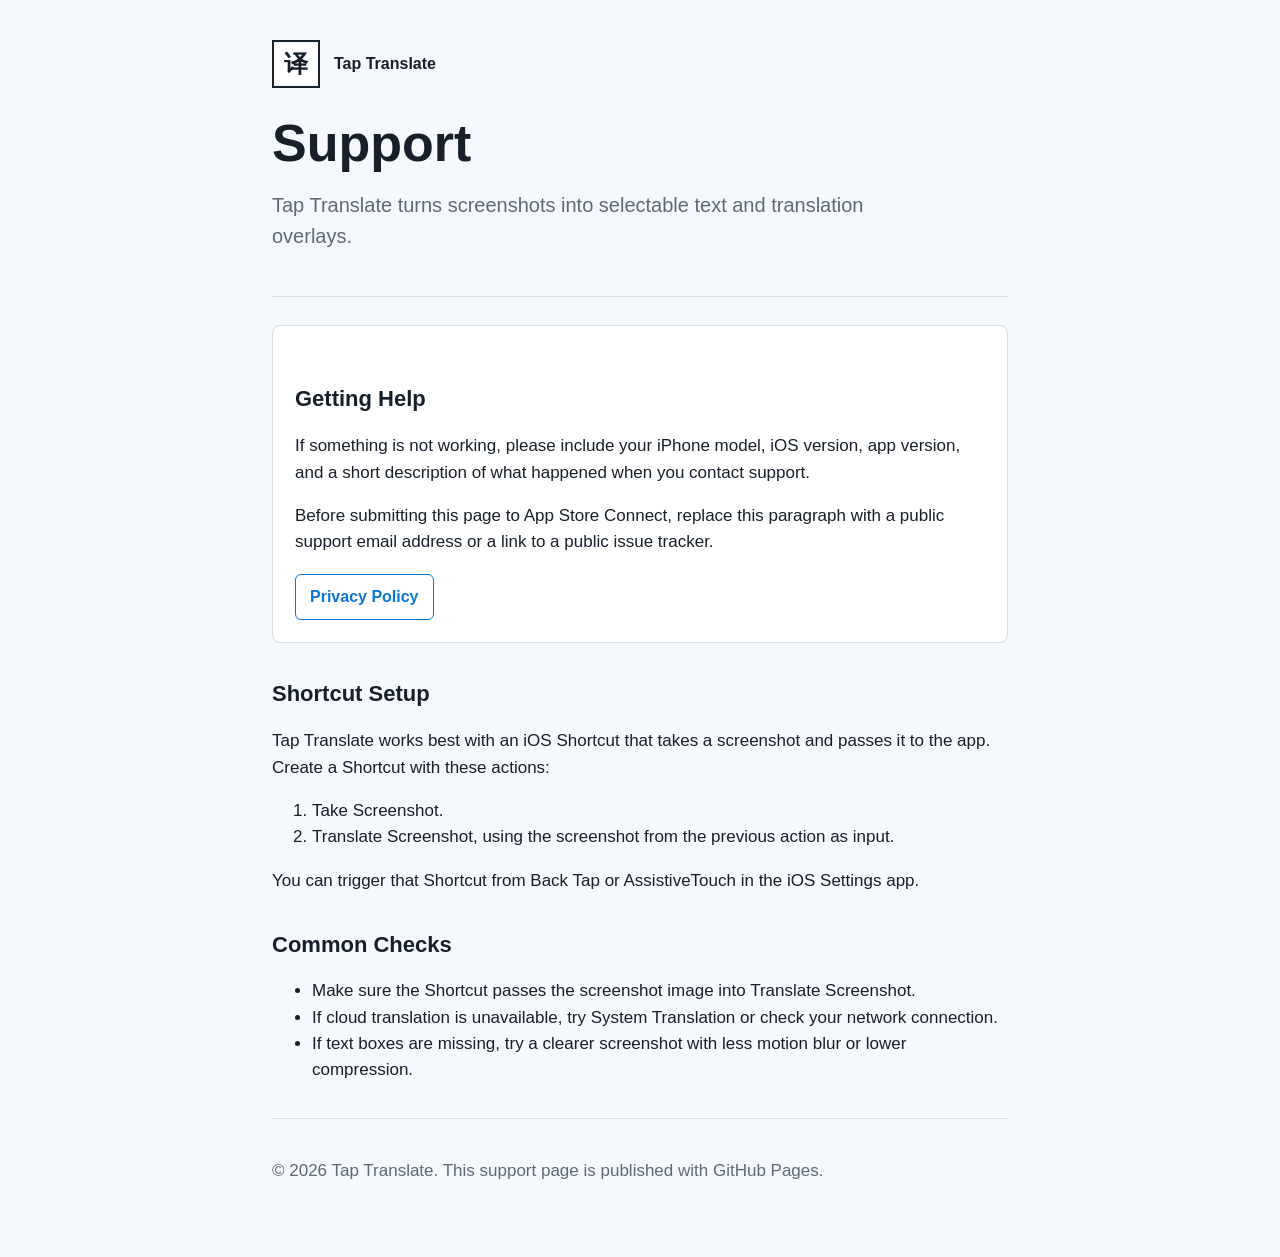
==== docs/index.html @ a47a2f08 "Add Tap Translate support site" ====
<!doctype html>
<html lang="en">
  <head>
    <meta charset="utf-8">
    <meta name="viewport" content="width=device-width, initial-scale=1">
    <title>Tap Translate Support</title>
    <meta name="description" content="Support information for Tap Translate.">
    <link rel="stylesheet" href="styles.css">
  </head>
  <body>
    <main class="shell">
      <header>
        <div class="brand">
          <div class="mark" aria-hidden="true">译</div>
          <strong>Tap Translate</strong>
        </div>
        <h1>Support</h1>
        <p class="lede">Tap Translate turns screenshots into selectable text and translation overlays.</p>
      </header>

      <section class="panel">
        <h2>Getting Help</h2>
        <p>If something is not working, please include your iPhone model, iOS version, app version, and a short description of what happened when you contact support.</p>
        <p>Before submitting this page to App Store Connect, replace this paragraph with a public support email address or a link to a public issue tracker.</p>
        <div class="button-row">
          <a class="button" href="privacy.html">Privacy Policy</a>
        </div>
      </section>

      <section>
        <h2>Shortcut Setup</h2>
        <p>Tap Translate works best with an iOS Shortcut that takes a screenshot and passes it to the app. Create a Shortcut with these actions:</p>
        <ol>
          <li>Take Screenshot.</li>
          <li>Translate Screenshot, using the screenshot from the previous action as input.</li>
        </ol>
        <p>You can trigger that Shortcut from Back Tap or AssistiveTouch in the iOS Settings app.</p>
      </section>

      <section>
        <h2>Common Checks</h2>
        <ul>
          <li>Make sure the Shortcut passes the screenshot image into Translate Screenshot.</li>
          <li>If cloud translation is unavailable, try System Translation or check your network connection.</li>
          <li>If text boxes are missing, try a clearer screenshot with less motion blur or lower compression.</li>
        </ul>
      </section>

      <footer>
        <p>&copy; 2026 Tap Translate. This support page is published with GitHub Pages.</p>
      </footer>
    </main>
  </body>
</html>
---- docs/styles.css ----
:root {
  color-scheme: light;
  --ink: #17202a;
  --muted: #5e6a78;
  --line: #d8dee8;
  --paper: #ffffff;
  --wash: #f5f8fc;
  --accent: #0877d8;
}

* {
  box-sizing: border-box;
}

html {
  font-family: -apple-system, BlinkMacSystemFont, "Segoe UI", sans-serif;
  background: var(--wash);
  color: var(--ink);
  line-height: 1.55;
}

body {
  margin: 0;
}

a {
  color: var(--accent);
}

.shell {
  max-width: 780px;
  margin: 0 auto;
  padding: 40px 22px 56px;
}

header {
  border-bottom: 1px solid var(--line);
  padding-bottom: 24px;
  margin-bottom: 28px;
}

.brand {
  display: flex;
  align-items: center;
  gap: 14px;
}

.mark {
  width: 48px;
  height: 48px;
  border: 2px solid var(--ink);
  display: grid;
  place-items: center;
  font-weight: 800;
  font-size: 24px;
  background: var(--paper);
}

h1 {
  font-size: clamp(32px, 7vw, 52px);
  line-height: 1.04;
  margin: 28px 0 12px;
  letter-spacing: 0;
}

h2 {
  font-size: 22px;
  margin: 34px 0 10px;
  letter-spacing: 0;
}

p,
li {
  font-size: 17px;
}

.lede {
  color: var(--muted);
  font-size: 20px;
  max-width: 660px;
}

.panel {
  background: var(--paper);
  border: 1px solid var(--line);
  border-radius: 8px;
  padding: 22px;
  margin: 22px 0;
}

.button-row {
  display: flex;
  flex-wrap: wrap;
  gap: 12px;
  margin-top: 18px;
}

.button {
  display: inline-flex;
  align-items: center;
  justify-content: center;
  min-height: 44px;
  padding: 10px 14px;
  border: 1px solid var(--accent);
  border-radius: 6px;
  color: var(--accent);
  text-decoration: none;
  font-weight: 650;
}

footer {
  color: var(--muted);
  border-top: 1px solid var(--line);
  padding-top: 22px;
  margin-top: 34px;
}
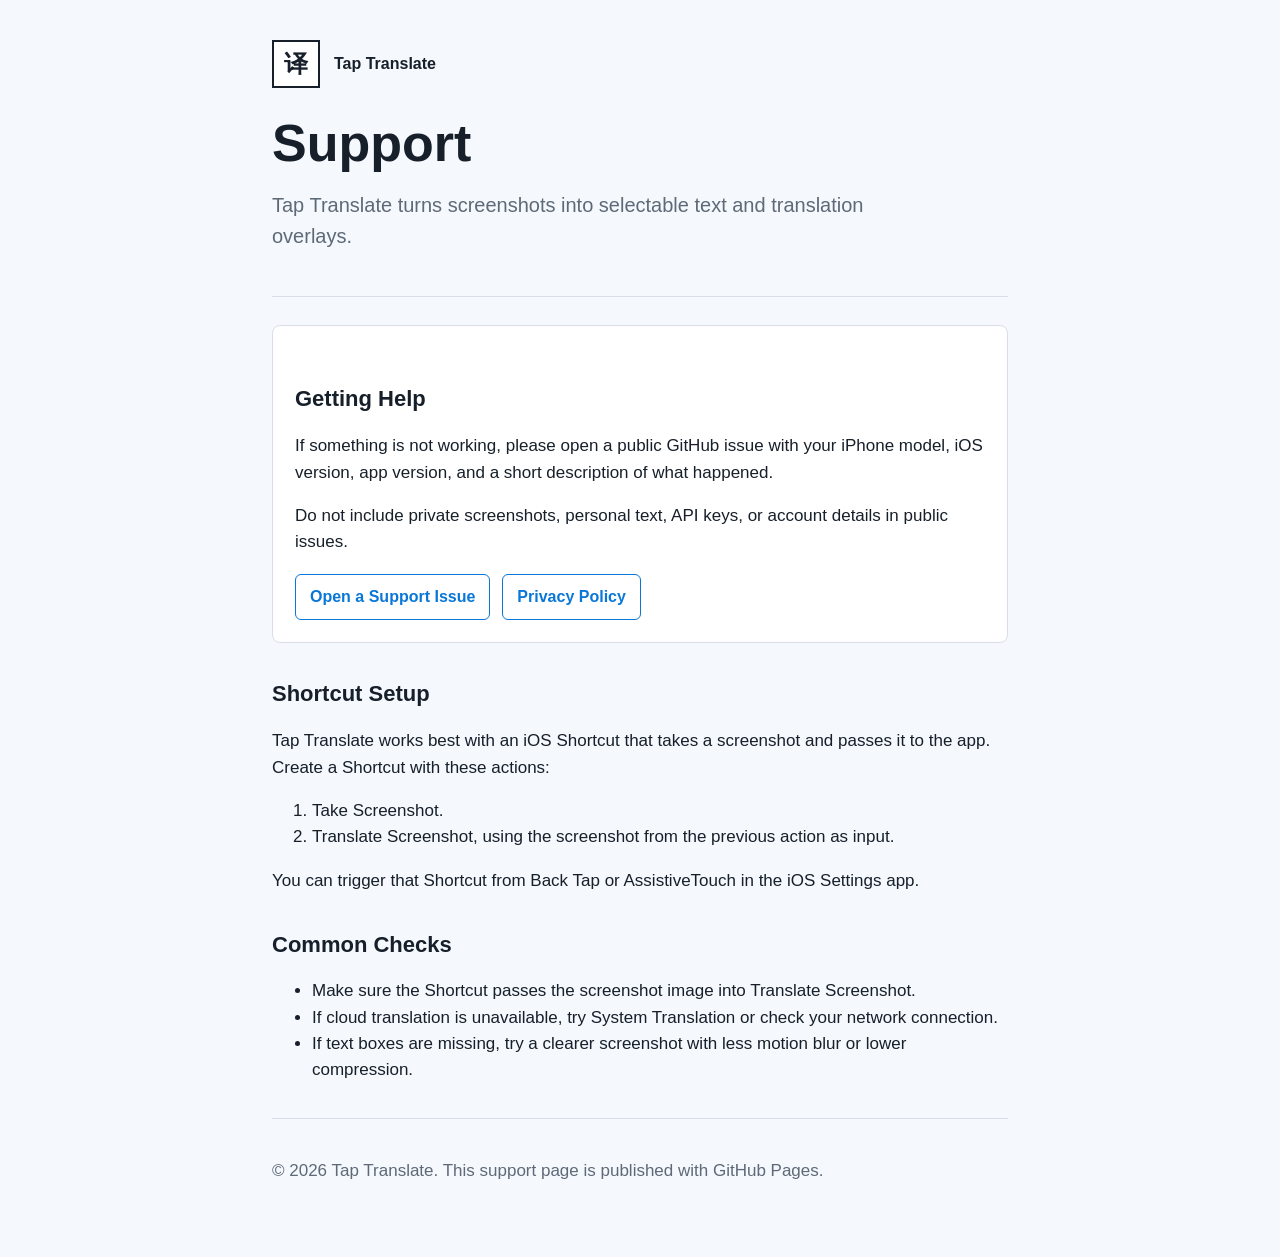
==== commit 8d3d5e17: "Add support issue link" ====
--- a/docs/index.html
+++ b/docs/index.html
@@ -20,9 +20,10 @@
 
       <section class="panel">
         <h2>Getting Help</h2>
-        <p>If something is not working, please include your iPhone model, iOS version, app version, and a short description of what happened when you contact support.</p>
-        <p>Before submitting this page to App Store Connect, replace this paragraph with a public support email address or a link to a public issue tracker.</p>
+        <p>If something is not working, please open a public GitHub issue with your iPhone model, iOS version, app version, and a short description of what happened.</p>
+        <p>Do not include private screenshots, personal text, API keys, or account details in public issues.</p>
         <div class="button-row">
+          <a class="button" href="https://github.com/swingledaniel/tap-translate-support/issues/new">Open a Support Issue</a>
           <a class="button" href="privacy.html">Privacy Policy</a>
         </div>
       </section>
